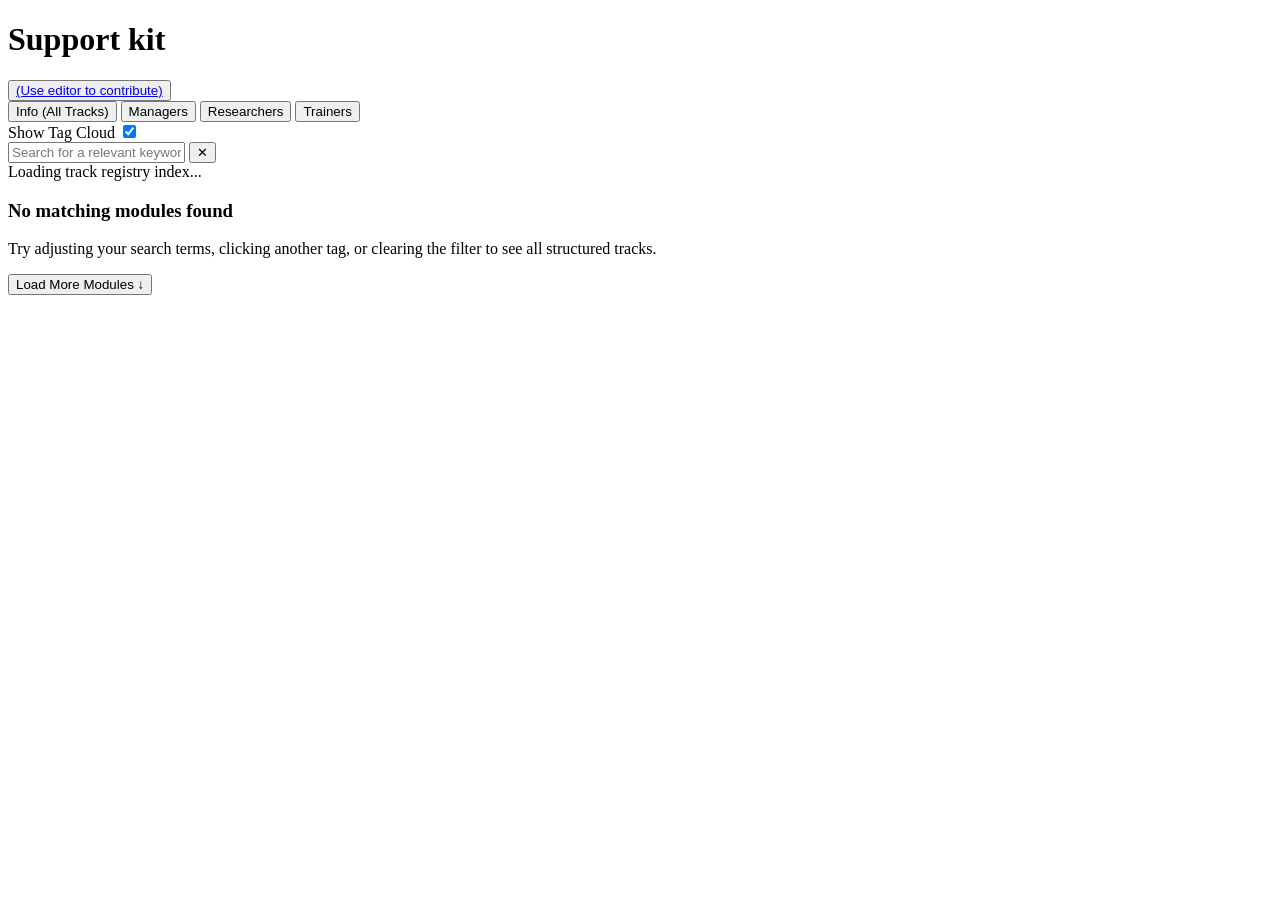
==== index.html @ 49e358ea "Update index.html" ====
<!DOCTYPE html>
<html lang="en">
<head>
    <meta charset="UTF-8">
    <meta name="viewport" content="width=device-width, initial-scale=1.0">

      <!-- FAIR Signposting: Link to the external JSON-LD metadata -->
  <link rel="describedby" 
        type="application/ld+json" 
        href="./index.json">
    
    <title>Support kit modules with </title>
    
    <!-- Link to your custom stylesheet -->
    <link rel="stylesheet" href="styles.css">
    
    <!-- 1. Last inn kjernebiblioteket for Markdown -->
    <script src="markdown-it.min.js"></script>
</head>
<body>
    <!-- Main Navigation Bar -->
    <header class="main-header">
        <div class="header-container">
            <h1>Support kit</h1>
            <button class="btn"><a href="editor.html">(Use editor to contribute)</a></button>
        </div>
    </header>

    <!-- Omgivende layout-beholder -->
    <div class="layout-container">
        
        <!-- Sidemeny med kontroller og filtrering -->
        <aside class="control-panel">
            
            <!-- 1. Role Selection Button Row (Learning Paths) -->
            <div class="filter-buttons-wrapper">
                <button class="filter-btn active" data-track="all">Info (All Tracks)</button>
                <button class="filter-btn" data-track="managers">Managers</button>
                <button class="filter-btn" data-track="researchers">Researchers</button>
                <button class="filter-btn" data-track="trainers">Trainers</button>
            </div>

            <!-- 2. Visibility Toggle Switch System for Tags -->
            <div class="toggle-container">
                <span class="toggle-label">Show Tag Cloud</span>
                <label class="switch-track" for="tagToggleCheckbox">
                    <input type="checkbox" id="tagToggleCheckbox" checked>
                    <span class="switch-slider"></span>
                </label>
            </div>

            <!-- 3. Target container where tags are injected dynamically -->
            <div id="globalTagCloud" class="global-tag-cloud"></div>
            
        </aside>
  
        <!-- Core Dynamic Content Section -->
        <main class="content-container">
            
            <!-- 4. Search Field Placement -->
            <div class="search-wrapper">
                <input 
                    type="text" 
                    id="searchInput" 
                    placeholder="Search for a relevant keyword..." 
                    aria-label="Search learning modules"
                >
                <button id="resetSearchBtn" class="invisible" title="Clear search filters">✕</button>
            </div>
      
            <!-- Status indicator text -->
            <div id="searchCounter" class="search-counter">Loading track registry index...</div>
              
            <!-- Target container where app.js will inject the module cards -->
            <div id="articlesContainer" class="modules-grid"></div>

            <!-- Fallback view shown only when zero query results return -->
            <div id="noResults" class="hidden feedback-box">
                <h3>No matching modules found</h3>
                <p>Try adjusting your search terms, clicking another tag, or clearing the filter to see all structured tracks.</p>
            </div>

            <!-- Pagination Controls wrapper -->
            <div id="loadMoreWrapper" class="hidden pagination-bar">
                <button id="loadMoreBtn" class="primary-btn">Load More Modules ↓</button>
            </div>
            
        </main>

    </div> <!-- Slutt på layout-container -->

    <!-- Global Footer -->
    <footer class="main-footer">
        <!-- <p>work in progress..</p> -->
    </footer>

    <!-- Load your combined JavaScript file containing Part 1, 2 and 3 -->
    <script src="app.js"></script>
</body>
</html>
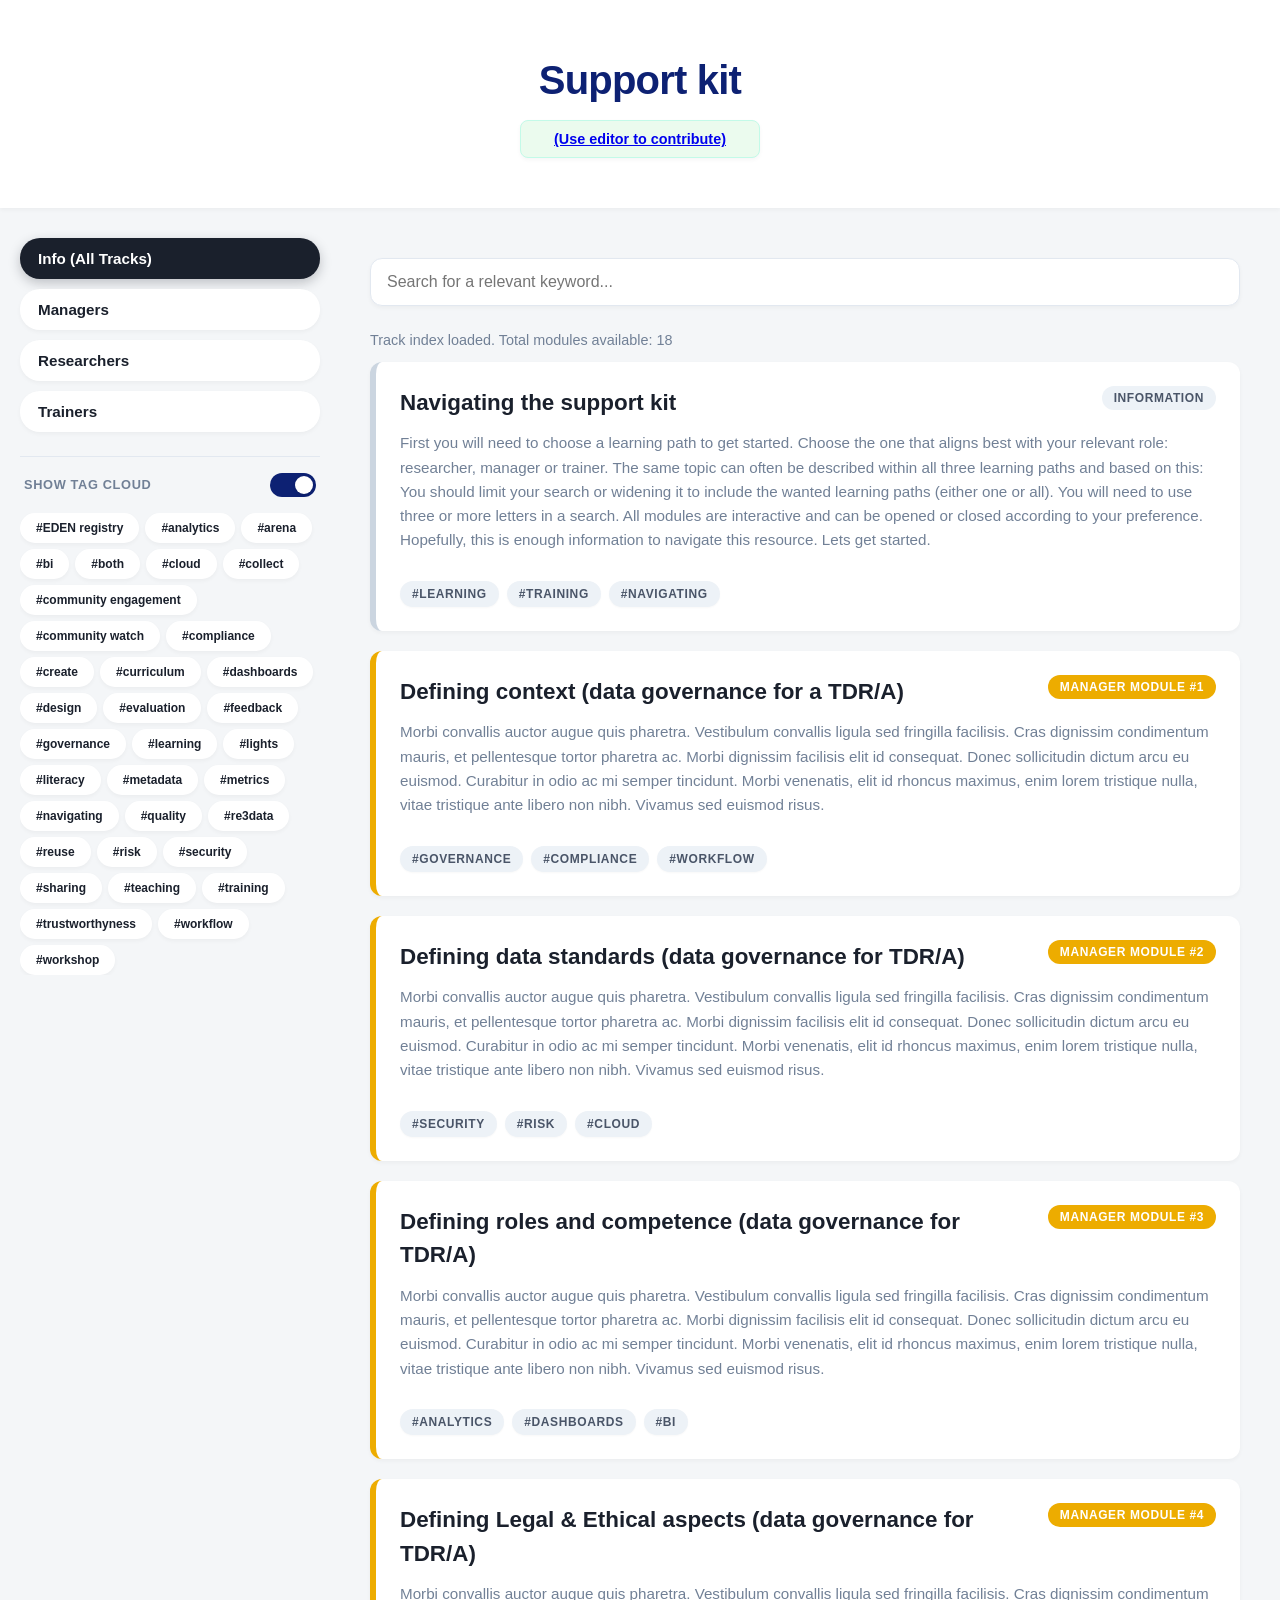
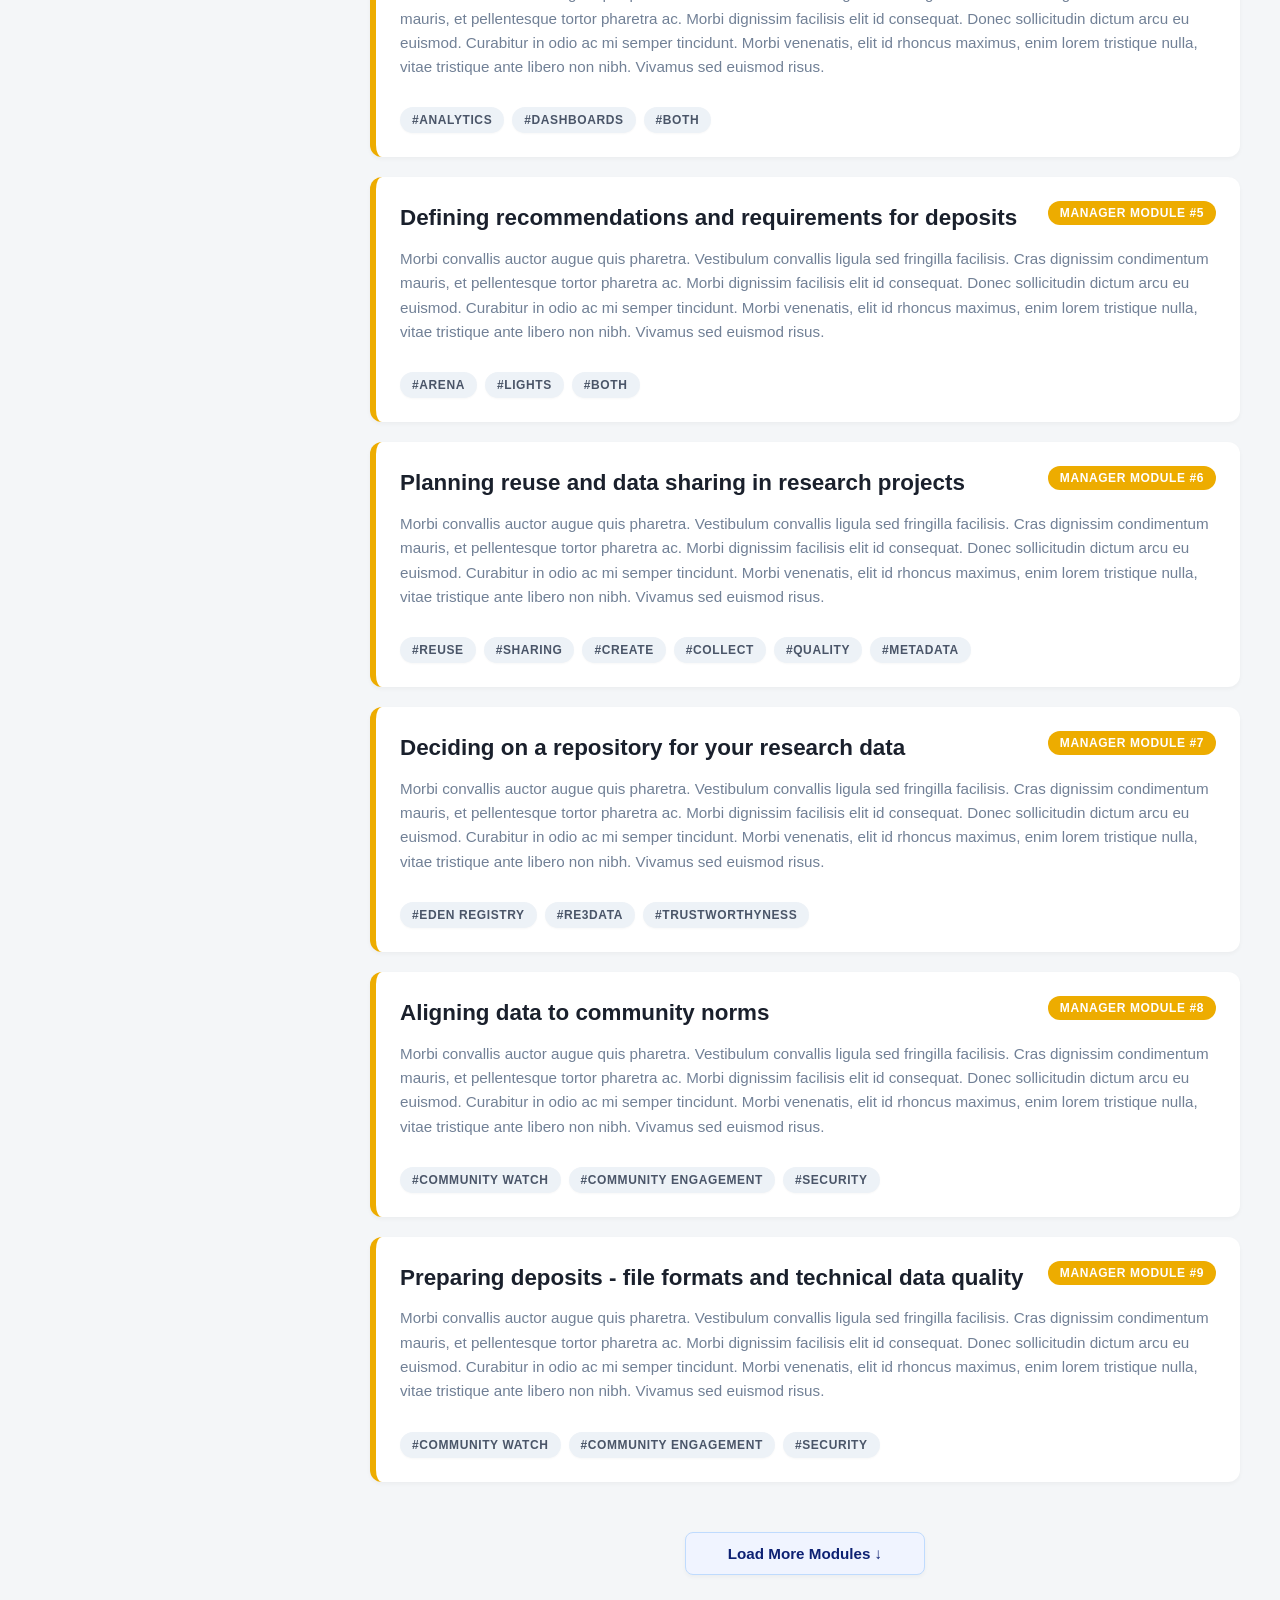
==== commit 3030ca47: "Fix typo in comment for layout container" ====
--- a/index.html
+++ b/index.html
@@ -22,11 +22,11 @@
     <header class="main-header">
         <div class="header-container">
             <h1>Support kit</h1>
-            <button class="btn"><a href="editor.html">(Use editor to contribute)</a></button>
+            <button class="next-step-btn"><a href="editor.html">(Use editor to contribute)</a></button>
         </div>
     </header>
 
-    <!-- Omgivende layout-beholder -->
+    <!-- Omgivende layout-bolder -->
     <div class="layout-container">
         
         <!-- Sidemeny med kontroller og filtrering -->
--- a/styles.css
+++ b/styles.css
@@ -0,0 +1,647 @@
+/* ==========================================================================
+   1. GLOBAL VARIABLES, RESETS & BASE STYLES
+   ========================================================================== */
+:root {
+  --font-main: -apple-system, BlinkMacSystemFont, "Segoe UI", Roboto, Helvetica, Arial, sans-serif;
+  --font-mono: SFMono-Regular, Consolas, "Liberation Mono", Menlo, monospace;
+
+  --bg-app: #f4f6f8;
+  --bg-card: #ffffff;
+  --text-main: #1a202c;
+  --text-muted: #718096;
+  --border-color: #e2e8f0;
+
+  /* Theme Role Colors */
+  --bg-researcher-badge: #f0447d;
+  --bg-manager-badge: #edac00;
+  --bg-trainer-badge: #15949e;
+
+  /* Switch & Tag Configs */
+  --color-tag-active: #0d2173;
+  --bg-switch-off: #cbd5e0;
+  --bg-switch-on: #0d2173;
+  
+  /* System Tokens */
+  --shadow-sm: 0 2px 4px rgba(0, 0, 0, 0.04);
+  --shadow-md: 0 4px 12px rgba(0, 0, 0, 0.08);
+  --ease-out: cubic-bezier(0.4, 0, 0.2, 1);
+}
+
+*, *::before, *::after {
+  box-sizing: border-box;
+  margin: 0;
+  padding: 0;
+}
+
+html {
+  scroll-behavior: smooth;
+}
+
+body {
+  font-family: var(--font-main);
+  background: var(--bg-app);
+  color: var(--text-main);
+  line-height: 1.5;
+  padding-bottom: 60px;
+}
+
+button {
+  font-family: inherit;
+}
+
+/* Visibility Utilities */
+.hidden {
+  display: none !important;
+}
+
+.invisible {
+  opacity: 0 !important;
+  pointer-events: none !important;
+}
+
+/* ==========================================================================
+   2. SYSTEM LAYOUT STRUCTURE
+   ========================================================================== */
+.layout-container {
+  display: grid;
+  grid-template-columns: 300px 1fr;
+  gap: 30px;
+  max-width: 1400px;
+  margin: 0 auto;
+  padding: 30px 20px;
+}
+
+.control-panel {
+  position: sticky;
+  top: 20px;
+  height: fit-content;
+  width: 100%;
+}
+
+.content-container {
+  padding: 20px;
+  width: 100%;
+}
+
+@media (max-width: 768px) {
+  .layout-container {
+    grid-template-columns: 1fr;
+    gap: 20px;
+  }
+  .control-panel {
+    position: static;
+  }
+}
+
+/* ==========================================================================
+   3. HEADER ARCHITECTURE
+   ========================================================================== */
+.main-header {
+  background: #fff;
+  color: #0d2173;
+  padding: 50px 20px;
+  text-align: center;
+  box-shadow: var(--shadow-sm);
+}
+
+.header-container h1 {
+  font-size: 2.5rem;
+  font-weight: 800;
+  letter-spacing: -0.02em;
+  margin-bottom: 10px;
+}
+
+.header-container p {
+  color: #4a5568;
+  font-size: 1.15rem;
+}
+/* ==========================================================================
+   4. SEARCH FACET
+   ========================================================================== */
+.search-wrapper {
+  position: relative;
+  display: flex;
+  align-items: center;
+  margin-bottom: 24px;
+}
+
+#searchInput {
+  width: 100%;
+  padding: 14px 45px 14px 16px;
+  font-size: 1rem;
+  border: 1px solid var(--border-color);
+  border-radius: 12px;
+  background: #fff;
+  box-shadow: var(--shadow-sm);
+  transition: border-color 0.2s var(--ease-out), box-shadow 0.2s var(--ease-out);
+}
+
+/* Stil for aktivt søkefelt med forbedret, men fortsatt lys pastellkontrast */
+#searchInput.active-search {
+  background-color: #dbeafe; /* Litt mørkere og klarere pastellblå (tilsvarer Tailwind blue-100) */
+  border-color: var(--color-tag-active); /* Beholder den stødige, mørkeblå rammen */
+  color: #1e3a8a; /* Gjør teksten inni feltet mørkeblå for krystallklar kontrast */
+}
+
+#searchInput:focus {
+  outline: none;
+  border-color: var(--color-tag-active);
+  box-shadow: 0 0 0 4px rgba(13, 33, 115, 0.1);
+}
+
+#resetSearchBtn {
+  position: absolute;
+  right: 15px;
+  background: none;
+  border: none;
+  font-size: 1.2rem;
+  color: var(--text-muted);
+  cursor: pointer;
+}
+
+#resetSearchBtn:hover {
+  color: var(--text-main);
+}
+
+.search-counter {
+  margin-top: 16px;
+  font-size: 0.9rem;
+  color: var(--text-muted);
+  font-weight: 500;
+}
+
+/* ==========================================================================
+   5. PRIMARY FILTER CATEGORIES (FACETS)
+   ========================================================================== */
+.filter-buttons-wrapper {
+  display: flex;
+  flex-direction: column;
+  gap: 10px;
+}
+
+.filter-btn {
+  padding: 12px 18px;
+  font-size: 0.95rem;
+  background: #fff;
+  color: var(--text-main);
+  border: none;
+  border-radius: 20px;
+  font-weight: 600;
+  text-align: left;
+  cursor: pointer;
+  box-shadow: var(--shadow-sm);
+  transition: transform 0.2s var(--ease-out), box-shadow 0.2s var(--ease-out), background-color 0.2s, color 0.2s;
+}
+
+.filter-btn:hover {
+  transform: translateY(-1px);
+  box-shadow: var(--shadow-md);
+}
+
+/* Theme Mapped Dynamic Active States - Matched to data-track */
+.filter-btn[data-track="all"].active {
+  background: var(--text-main);
+  color: #fff;
+  box-shadow: 0 4px 12px rgba(26, 32, 44, 0.25);
+}
+
+.filter-btn[data-track="researchers"].active {
+  background: var(--bg-researcher-badge);
+  color: #fff;
+  box-shadow: 0 4px 12px rgba(240, 68, 125, 0.25);
+}
+
+.filter-btn[data-track="managers"].active {
+  background: var(--bg-manager-badge);
+  color: #fff;
+  box-shadow: 0 4px 12px rgba(237, 172, 0, 0.25);
+}
+
+.filter-btn[data-track="trainers"].active {
+  background: var(--bg-trainer-badge);
+  color: #fff;
+  box-shadow: 0 4px 12px rgba(21, 148, 158, 0.25);
+}
+
+/* ==========================================================================
+   6. VISIBILITY TOGGLE SWITCH SYSTEM
+   ========================================================================== */
+.toggle-container {
+  display: flex;
+  align-items: center;
+  justify-content: space-between;
+  margin-top: 24px;
+  padding: 16px 4px 0;
+  border-top: 1px solid var(--border-color);
+}
+
+.toggle-label {
+  font-size: 0.8rem;
+  font-weight: 700;
+  color: var(--text-muted);
+  text-transform: uppercase;
+  letter-spacing: 0.05em;
+  user-select: none;
+}
+
+.switch-track {
+  position: relative;
+  display: inline-block;
+  width: 46px;
+  height: 24px;
+  cursor: pointer;
+}
+
+.switch-track input {
+  opacity: 0;
+  width: 0;
+  height: 0;
+}
+
+.switch-slider {
+  position: absolute;
+  top: 0; left: 0; right: 0; bottom: 0;
+  background-color: var(--bg-switch-off);
+  transition: background-color 0.2s var(--ease-out);
+  border-radius: 24px;
+}
+
+.switch-slider::before {
+  position: absolute;
+  content: "";
+  height: 18px;
+  width: 18px;
+  left: 3px;
+  bottom: 3px;
+  background-color: #ffffff;
+  transition: transform 0.2s var(--ease-out);
+  border-radius: 50%;
+  box-shadow: 0 1px 3px rgba(0, 0, 0, 0.15);
+}
+
+.switch-track input:checked + .switch-slider {
+  background-color: var(--bg-switch-on);
+}
+
+.switch-track input:checked + .switch-slider::before {
+  transform: translateX(22px);
+}
+
+.switch-track input:focus-visible + .switch-slider {
+  outline: 2px solid var(--color-tag-active);
+  outline-offset: 2px;
+}
+
+/* ==========================================================================
+   7. TAG CLOUD CLUSTER
+   ========================================================================== */
+.global-tag-cloud {
+  display: flex;
+  flex-wrap: wrap;
+  gap: 6px;
+  margin-top: 16px;
+  max-height: 500px;
+  opacity: 1;
+  visibility: visible;
+  transition: max-height 0.25s var(--ease-out), opacity 0.2s ease, margin 0.2s;
+  overflow: hidden;
+}
+
+.global-tag-cloud.hidden {
+  /* When hidden, remove from layout and disable interaction.
+     Use display:none to avoid conflicts with the global .hidden utility
+     and to ensure the element is truly removed from the flow. Keep
+     max-height/opacity for compatibility with transitions if needed. */
+  max-height: 0 !important;
+  opacity: 0 !important;
+  margin-top: 0 !important;
+  visibility: hidden !important;
+  pointer-events: none !important;
+  display: none !important;
+}
+
+.global-tag-btn {
+  background: #fff;
+  color: var(--text-main);
+  border: none;
+  border-radius: 20px;
+  font-weight: 600;
+  cursor: pointer;
+  padding: 8px 16px;
+  font-size: 0.75rem;
+  box-shadow: var(--shadow-sm);
+  transition: transform 0.2s var(--ease-out), box-shadow 0.2s var(--ease-out), background-color 0.2s, color 0.2s;
+}
+
+.global-tag-btn:hover {
+  transform: translateY(-1px);
+  box-shadow: var(--shadow-md);
+}
+
+.global-tag-btn.active {
+  background: var(--color-tag-active);
+  color: #fff;
+  box-shadow: 0 4px 12px rgba(13, 33, 115, 0.25);
+}
+/* ==========================================================================
+   8. FILTERABLE ARTICLE CARDS
+   ========================================================================== */
+.modules-grid {
+  display: flex;
+  flex-direction: column;
+  gap: 20px;
+  margin-top: 10px;
+}
+
+article.filterable {
+  width: 100%;
+  background: var(--bg-card);
+  border-left: 6px solid #cbd5e0;
+  border-radius: 12px;
+  padding: 24px;
+  cursor: text;
+  box-shadow: var(--shadow-sm);
+  transition: transform 0.2s var(--ease-out), box-shadow 0.2s var(--ease-out);
+}
+
+article.filterable:hover {
+  transform: translateY(-2px);
+  box-shadow: var(--shadow-md);
+}
+
+.article-header {
+  display: flex;
+  flex-direction: column;
+  gap: 8px;
+  margin-bottom: 12px;
+}
+
+@media (min-width: 640px) {
+  .article-header {
+    flex-direction: row;
+    justify-content: space-between;
+    align-items: flex-start;
+  }
+}
+
+.article-header h2 {
+  font-size: 1.4rem;
+  font-weight: 700;
+  color: var(--text-main);
+}
+
+.article-title-clickable:hover {
+  color: var(--color-tag-active);
+  text-decoration: underline;
+}
+
+.badge {
+  display: inline-block;
+  padding: 5px 12px;
+  font-size: 0.75rem;
+  font-weight: 600;
+  text-transform: uppercase;
+  letter-spacing: 0.05em;
+  border-radius: 9999px;
+  background: #edf2f7;
+  color: #4a5568;
+  border: none;
+}
+
+.tag-click-btn {
+  cursor: pointer;
+  box-shadow: 0 1px 2px rgba(0, 0, 0, 0.03);
+  transition: background-color 0.2s, color 0.2s, transform 0.2s, box-shadow 0.2s;
+}
+
+.tag-click-btn:hover {
+  background: #e2e8f0;
+  color: var(--text-main);
+  transform: translateY(-1px);
+  box-shadow: var(--shadow-sm);
+}
+
+.tag-click-btn.active {
+  background: var(--color-tag-active);
+  color: #fff;
+  box-shadow: 0 2px 6px rgba(13, 33, 115, 0.2);
+}
+
+/* Role Theme Injection Classes — use data-track (source of truth) instead of id substring */
+article.filterable[data-track="researchers"] { border-left-color: var(--bg-researcher-badge); }
+article.filterable[data-track="researchers"] .discipline-badge { background: var(--bg-researcher-badge); color: #fff; }
+
+article.filterable[data-track="managers"] { border-left-color: var(--bg-manager-badge); }
+article.filterable[data-track="managers"] .discipline-badge { background: var(--bg-manager-badge); color: #fff; }
+
+article.filterable[data-track="trainers"] { border-left-color: var(--bg-trainer-badge); }
+article.filterable[data-track="trainers"] .discipline-badge { background: var(--bg-trainer-badge); color: #fff; }
+
+.abstract-text {
+  color: var(--text-muted);
+  font-size: 0.95rem;
+  margin-bottom: 16px;
+  line-height: 1.6;
+}
+
+mark {
+  background: #fef531;
+  color: #92400e;
+  padding: 0;           /* Fjerner all ekstra indre luft som dytter teksten unna */
+  margin: 0;            /* Sikrer at det ikke blir glipper til resten av ordet */
+  border-radius: 2px;   /* Beholder en bitteliten pen avrunding på hjørnene */
+  display: inline;      /* Tvinger elementet til å flyte 100 % i ett med bokstavene rundt */
+}
+
+/* ==========================================================================
+   9. ACTIONS AREA & FOOTER UTILITIES
+   ========================================================================== */
+.learning-path-actions {
+  margin-top: 24px;
+  padding-top: 16px;
+  border-top: 1px solid var(--border-color);
+  display: flex;
+  gap: 12px;
+  flex-wrap: wrap;
+  align-items: center;
+}
+
+/* Den grønne "Next Module"-knappen - nå nedtonet, diskret med fast bredde */
+.next-step-btn {
+  background: #ebfbee;
+  color: #2b8a3e;
+  border: 1px solid #c3fae8;
+  padding: 10px 20px;
+  border-radius: 8px;
+  font-weight: 600;
+  font-size: 0.9rem;
+  cursor: pointer;
+  width: 240px; 
+  text-align: center;
+  overflow: hidden;
+  text-overflow: ellipsis;
+  white-space: nowrap;
+  box-shadow: var(--shadow-sm);
+  transition: transform 0.2s var(--ease-out), box-shadow 0.2s var(--ease-out), background-color 0.2s;
+}
+
+.next-step-btn:hover {
+  background: #d3f9d8;
+  transform: translateY(-1px);
+  box-shadow: var(--shadow-md);
+}
+
+/* Felles styling for sekundære handlingsknapper (Share og Close) */
+.share-btn,
+.close-article-btn {
+  background: #fff;
+  color: var(--text-main);
+  border: 1px solid var(--border-color);
+  padding: 10px 20px;
+  border-radius: 8px;
+  font-weight: 600;
+  font-size: 0.9rem;
+  cursor: pointer;
+  box-shadow: var(--shadow-sm);
+  transition: transform 0.2s var(--ease-out), box-shadow 0.2s var(--ease-out), background-color 0.2s;
+}
+
+.share-btn:hover,
+.close-article-btn:hover {
+  background: #f7fafc;
+  transform: translateY(-1px);
+  box-shadow: var(--shadow-md);
+}
+
+.close-article-btn {
+  color: #e53e3e;
+  border-color: #fed7d7;
+}
+
+.close-article-btn:hover {
+  background: #fff5f5;
+}
+
+/* Beholderen for taggene som ligger helt i bunnen av artikkel-kortet */
+.article-tags-bottom {
+  margin-top: 20px;
+  display: flex;
+  flex-wrap: wrap;
+  gap: 8px;
+  padding-top: 8px;
+}
+
+.article-tags-bottom .badge {
+  font-size: 0.75rem;
+  padding: 6px 12px;
+}
+
+/* ==========================================================================
+   10. MARKDOWN TYPOGRAPHY & SPACING RESTORATION
+   ========================================================================== */
+.markdown-body {
+  line-height: 1.6;
+  color: #2d3748;
+}
+
+.markdown-body p {
+  margin-top: 0;
+  margin-bottom: 1.25rem;
+}
+
+.markdown-body h1,
+.markdown-body h2,
+.markdown-body h3,
+.markdown-body h4 {
+  font-weight: 700;
+  color: var(--text-main);
+  margin-top: 1.75rem;
+  margin-bottom: 0.75rem;
+  line-height: 1.2;
+}
+
+.markdown-body > *:first-child {
+  margin-top: 0 !important;
+}
+
+.markdown-body ul,
+.markdown-body ol {
+  margin-top: 0;
+  margin-bottom: 1.25rem;
+  padding-left: 1.5rem;
+}
+
+.markdown-body li {
+  margin-bottom: 0.4rem;
+}
+
+.markdown-body pre,
+.markdown-body code {
+  font-family: var(--font-mono);
+  background-color: #f7fafc;
+  border-radius: 6px;
+}
+
+.markdown-body pre {
+  padding: 1rem;
+  overflow-x: auto;
+  margin-bottom: 1.25rem;
+  border: 1px solid var(--border-color);
+}
+
+/* ==========================================================================
+   11. SMOOTH CONTENT EXPANSION ANIMATION
+   ========================================================================== */
+@keyframes fadeInContent {
+  from {
+    opacity: 0;
+    transform: translateY(4px);
+  }
+  to {
+    opacity: 1;
+    transform: translateY(0);
+  }
+}
+
+.full-content {
+  animation: fadeInContent 0.25s var(--ease-out) forwards;
+  will-change: opacity, transform;
+}
+/* Beholderen for Load More-knappen i bunnen av hovedinnholdet */
+.pagination-bar {
+  display: flex;
+  justify-content: center; /* Sørger for at knappen blir liggende midt på skjermen sidelengs */
+  align-items: center;
+  width: 100%;
+  margin-top: 30px;
+  padding: 20px 0;
+}
+
+/* Selve "Load More Modules"-knappen */
+.primary-btn {
+  background: #f0f4ff; /* En svært lys, behagelig blåfarge som matcher det aktive søkefeltet */
+  color: var(--color-tag-active); /* Mørkeblå tekst */
+  border: 1px solid #bfdbfe; /* Tynn lys blå ramme */
+  padding: 12px 24px;
+  border-radius: 8px;
+  font-weight: 600;
+  font-size: 0.95rem;
+  cursor: pointer;
+  
+  /* Fast bredde slik du har på de andre handlingsknappene */
+  width: 240px; 
+  text-align: center;
+  overflow: hidden;
+  text-overflow: ellipsis;
+  white-space: nowrap;
+
+  box-shadow: var(--shadow-sm);
+  transition: transform 0.2s var(--ease-out), box-shadow 0.2s var(--ease-out), background-color 0.2s;
+}
+
+/* Hover-effekt når brukeren holder musa over knappen */
+.primary-btn:hover {
+  background: #dbeafe; /* Litt dypere pastellblå ved hover */
+  transform: translateY(-1px);
+  box-shadow: var(--shadow-md);
+}
